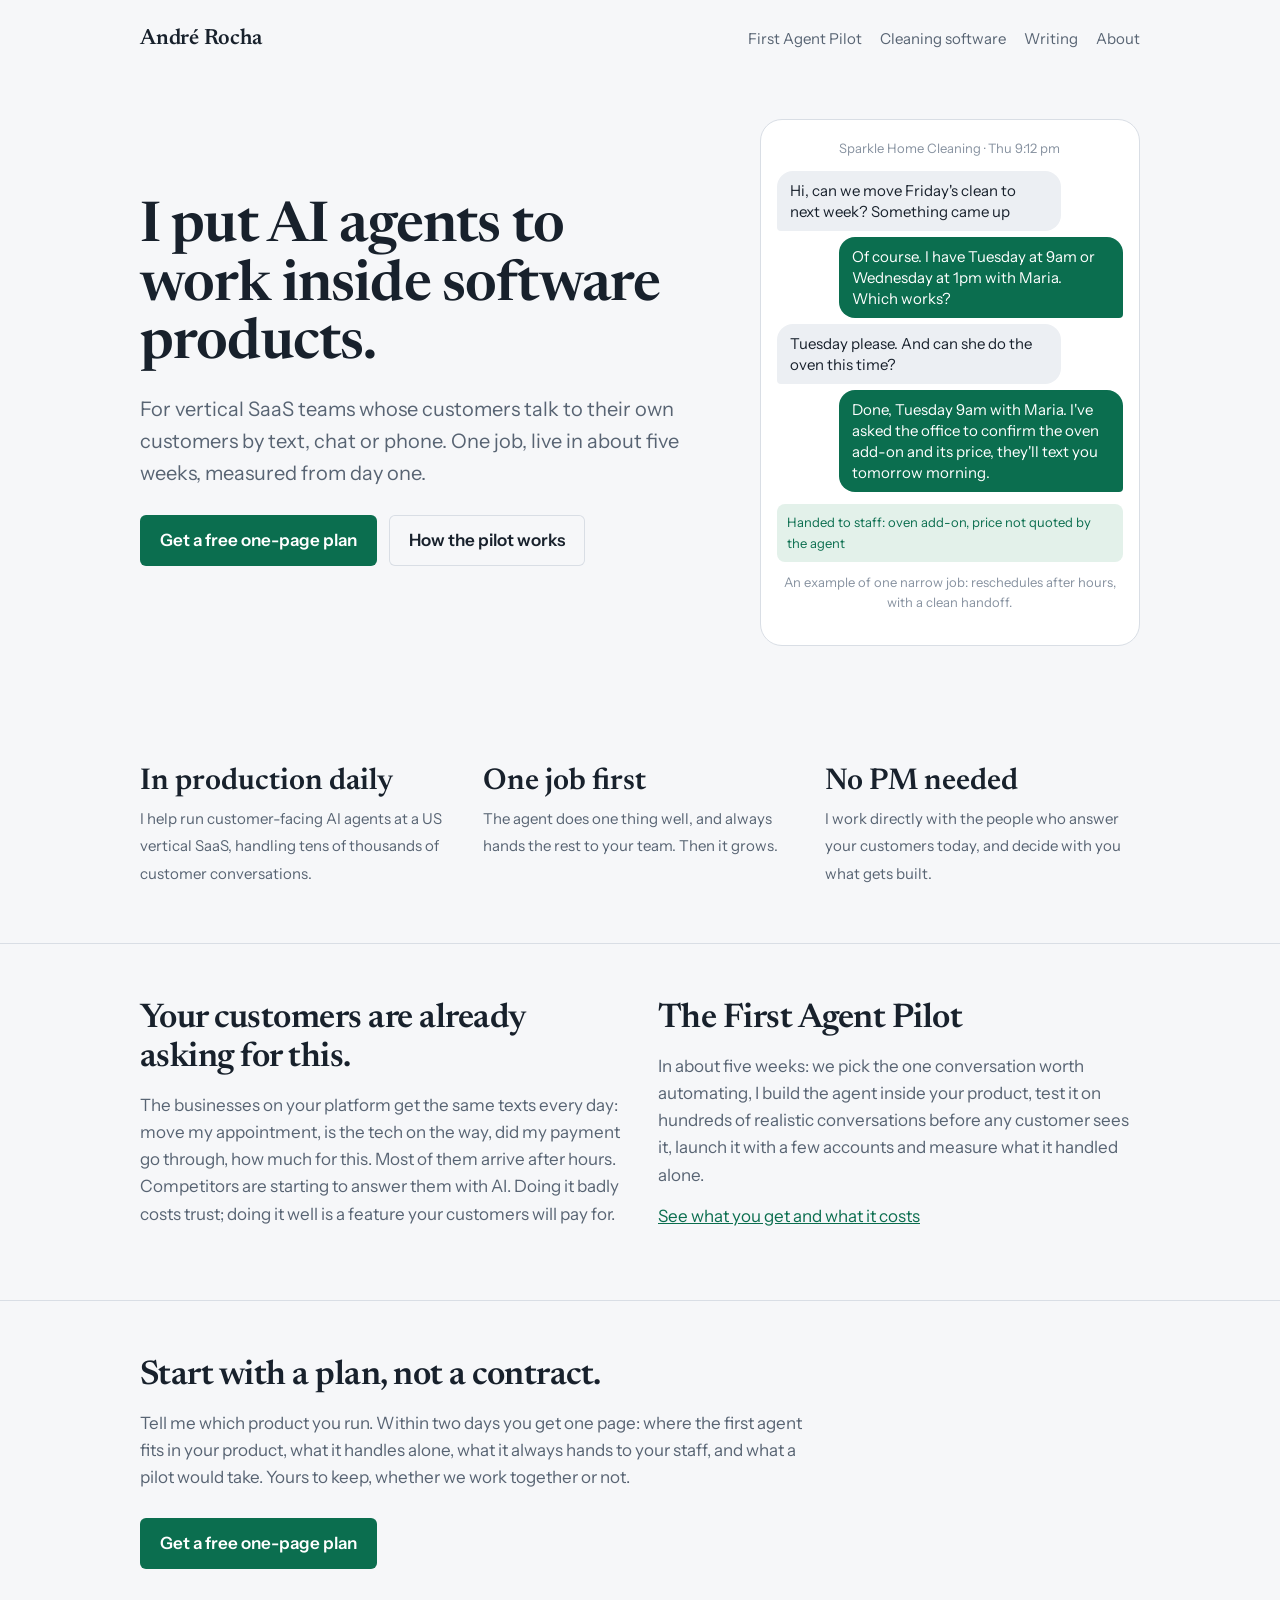
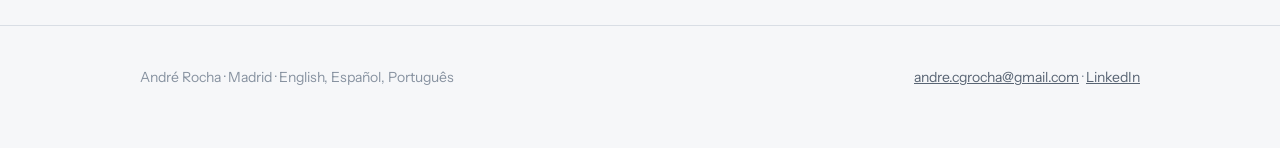
==== index.html @ ff190ee8 "Site: home, pilot, cleaning agent page, writing, about" ====
<!doctype html>
<html lang="en">
<head>
<meta charset="utf-8">
<meta name="viewport" content="width=device-width, initial-scale=1">
<title>André Rocha · AI agents inside software products</title>
<meta name="description" content="I build and launch the first customer-facing AI agent inside vertical SaaS products.">
<link rel="preconnect" href="https://fonts.googleapis.com">
<link rel="preconnect" href="https://fonts.gstatic.com" crossorigin>
<link href="https://fonts.googleapis.com/css2?family=Instrument+Sans:wght@400;600&family=Newsreader:opsz,wght@6..72,400;6..72,600&display=swap" rel="stylesheet">
<link rel="stylesheet" href="assets/site.css">
</head>
<body>
<header class="site"><div class="wrap">
  <a class="name" href="./">André Rocha</a>
  <nav class="site" aria-label="Main">
      <a href="pilot/">First Agent Pilot</a>
      <a href="agents/cleaning/">Cleaning software</a>
      <a href="writing/">Writing</a>
      <a href="about/">About</a>
  </nav>
</div></header>
<main>
<div class="wrap">
  <div class="hero">
    <div>
      <h1>I put AI agents to work inside software products.</h1>
      <p class="lede">For vertical SaaS teams whose customers talk to their own customers by text, chat or phone. One job, live in about five weeks, measured from day one.</p>
      <div class="actions">
        <a class="btn" href="mailto:andre.cgrocha@gmail.com?subject=One-page%20plan%20for%20our%20product">Get a free one-page plan</a>
        <a class="btn ghost" href="pilot/">How the pilot works</a>
      </div>
    </div>
    <div class="phone" aria-label="Example conversation">
      <div class="top">Sparkle Home Cleaning · Thu 9:12 pm</div>
      <div class="msg in">Hi, can we move Friday's clean to next week? Something came up</div>
      <div class="msg out">Of course. I have Tuesday at 9am or Wednesday at 1pm with Maria. Which works?</div>
      <div class="msg in">Tuesday please. And can she do the oven this time?</div>
      <div class="msg out">Done, Tuesday 9am with Maria. I've asked the office to confirm the oven add-on and its price, they'll text you tomorrow morning.</div>
      <div class="handoff">Handed to staff: oven add-on, price not quoted by the agent</div>
      <p class="caption">An example of one narrow job: reschedules after hours, with a clean handoff.</p>
    </div>
  </div>
</div>

<section><div class="wrap">
  <div class="facts">
    <div><b>In production daily</b><span>I help run customer-facing AI agents at a US vertical SaaS, handling tens of thousands of customer conversations.</span></div>
    <div><b>One job first</b><span>The agent does one thing well, and always hands the rest to your team. Then it grows.</span></div>
    <div><b>No PM needed</b><span>I work directly with the people who answer your customers today, and decide with you what gets built.</span></div>
  </div>
</div></section>

<section><div class="wrap two">
  <div>
    <h2>Your customers are already asking for this.</h2>
    <p class="muted" style="margin-top:14px">The businesses on your platform get the same texts every day: move my appointment, is the tech on the way, did my payment go through, how much for this. Most of them arrive after hours. Competitors are starting to answer them with AI. Doing it badly costs trust; doing it well is a feature your customers will pay for.</p>
  </div>
  <div>
    <h2>The First Agent Pilot</h2>
    <p class="muted" style="margin-top:14px">In about five weeks: we pick the one conversation worth automating, I build the agent inside your product, test it on hundreds of realistic conversations before any customer sees it, launch it with a few accounts and measure what it handled alone.</p>
    <p><a href="pilot/">See what you get and what it costs</a></p>
  </div>
</div></section>

<section><div class="wrap narrow">
  <h2>Start with a plan, not a contract.</h2>
  <p class="muted" style="margin-top:14px">Tell me which product you run. Within two days you get one page: where the first agent fits in your product, what it handles alone, what it always hands to your staff, and what a pilot would take. Yours to keep, whether we work together or not.</p>
  <div class="actions"><a class="btn" href="mailto:andre.cgrocha@gmail.com?subject=One-page%20plan%20for%20our%20product">Get a free one-page plan</a></div>
</div></section>

</main>
<footer class="site"><div class="wrap">
  <span>André Rocha · Madrid · English, Español, Português</span>
  <span><a href="mailto:andre.cgrocha@gmail.com">andre.cgrocha@gmail.com</a> · <a href="https://linkedin.com/in/andrecgro">LinkedIn</a></span>
</div></footer>
</body>
</html>
---- assets/site.css ----
/* andrerocha.dev: one engineer, agents that talk to customers. */
:root {
  --bg: #f6f7f9;
  --sheet: #ffffff;
  --ink: #18212c;
  --muted: #586473;
  --faint: #8792a0;
  --line: #d9dee5;
  --accent: #0b6e4f;
  --accent-soft: #e3f1ea;
  --bubble-in: #eceff3;
  --bubble-out: #0b6e4f;
  --ui: "Instrument Sans", system-ui, -apple-system, "Segoe UI", sans-serif;
  --serif: "Newsreader", Georgia, serif;
}
@media (prefers-color-scheme: dark) {
  :root:not([data-theme="light"]) {
    --bg: #11161c; --sheet: #182029; --ink: #e7ebf0; --muted: #a3aebb; --faint: #7a8594;
    --line: #2b3541; --accent: #48c79a; --accent-soft: #15342a; --bubble-in: #232c37; --bubble-out: #1f7a5b;
  }
}
* { box-sizing: border-box; }
html { -webkit-text-size-adjust: 100%; }
body { margin: 0; background: var(--bg); color: var(--ink); font: 17px/1.6 var(--ui); }
a { color: var(--accent); }
:focus-visible { outline: 2px solid var(--accent); outline-offset: 3px; }
.wrap { max-width: 1040px; margin: 0 auto; padding: 0 20px; }
header.site { padding: 22px 0; }
header.site .wrap { display: flex; justify-content: space-between; align-items: baseline; gap: 20px; flex-wrap: wrap; }
.name { font-family: var(--serif); font-size: 22px; font-weight: 600; color: var(--ink); text-decoration: none; letter-spacing: -0.01em; }
nav.site { display: flex; gap: 18px; flex-wrap: wrap; font-size: 15px; }
nav.site a { color: var(--muted); text-decoration: none; }
nav.site a:hover, nav.site a[aria-current] { color: var(--ink); }
h1, h2, h3 { font-family: var(--serif); font-weight: 600; letter-spacing: -0.015em; margin: 0; }
h1 { font-size: clamp(34px, 5.4vw, 56px); line-height: 1.05; }
h2 { font-size: clamp(26px, 3.4vw, 34px); line-height: 1.15; }
h3 { font-size: 21px; line-height: 1.25; }
p { margin: 0 0 14px; }
.lede { font-size: 20px; color: var(--muted); max-width: 34em; margin-top: 18px; }
.btn { display: inline-block; background: var(--accent); color: #fff; text-decoration: none; font-weight: 600; padding: 12px 20px; border-radius: 6px; }
.btn:hover { filter: brightness(1.08); }
.btn.ghost { background: transparent; color: var(--ink); box-shadow: inset 0 0 0 1px var(--line); }
.actions { display: flex; gap: 12px; flex-wrap: wrap; margin-top: 26px; }
section { padding: 56px 0; }
section + section { border-top: 1px solid var(--line); }

/* hero: the work itself, a real-looking conversation */
.hero { display: grid; grid-template-columns: minmax(0, 1.15fr) minmax(0, 0.85fr); gap: 48px; align-items: center; padding: 40px 0 64px; }
@media (max-width: 860px) { .hero { grid-template-columns: 1fr; gap: 32px; } }
.phone { background: var(--sheet); border: 1px solid var(--line); border-radius: 22px; padding: 18px 16px; max-width: 380px; justify-self: end; width: 100%; }
@media (max-width: 860px) { .phone { justify-self: start; } }
.phone .top { font-size: 13px; color: var(--faint); text-align: center; margin-bottom: 12px; }
.msg { max-width: 82%; padding: 9px 13px; border-radius: 16px; font-size: 15px; line-height: 1.4; margin: 6px 0; }
.msg.in { background: var(--bubble-in); border-bottom-left-radius: 4px; }
.msg.out { background: var(--bubble-out); color: #fff; margin-left: auto; border-bottom-right-radius: 4px; }
.handoff { font-size: 13px; color: var(--accent); background: var(--accent-soft); border-radius: 8px; padding: 8px 10px; margin-top: 12px; }
.caption { font-size: 13px; color: var(--faint); margin-top: 10px; text-align: center; }

.facts { display: grid; grid-template-columns: repeat(3, minmax(0, 1fr)); gap: 28px; }
@media (max-width: 760px) { .facts { grid-template-columns: 1fr; } }
.facts b { display: block; font-family: var(--serif); font-size: 30px; font-weight: 600; line-height: 1.1; margin-bottom: 6px; }
.facts span { color: var(--muted); font-size: 15px; }

ol.steps { list-style: none; counter-reset: s; padding: 0; margin: 28px 0 0; display: grid; gap: 18px; }
ol.steps li { counter-increment: s; display: grid; grid-template-columns: 70px minmax(0, 1fr); gap: 14px; }
ol.steps li::before { content: "Week " counter(s); font-size: 14px; font-weight: 600; color: var(--accent); padding-top: 3px; }
ol.steps li p { color: var(--muted); margin: 4px 0 0; }

.two { display: grid; grid-template-columns: minmax(0, 1fr) minmax(0, 1fr); gap: 36px; }
@media (max-width: 760px) { .two { grid-template-columns: 1fr; } }
ul.clean { padding-left: 20px; margin: 10px 0 0; }
ul.clean li { margin: 6px 0; }
.card { background: var(--sheet); border: 1px solid var(--line); border-radius: 10px; padding: 22px; }
.price { font-family: var(--serif); font-size: 28px; font-weight: 600; }
.muted { color: var(--muted); }
.narrow > * { max-width: 680px; }
.post { padding: 16px 0; border-top: 1px solid var(--line); }
.post:first-child { border-top: 0; }
.post a { font-family: var(--serif); font-size: 21px; font-weight: 600; color: var(--ink); text-decoration: none; }
.post a:hover { color: var(--accent); }
footer.site { padding: 40px 0 60px; color: var(--faint); font-size: 14px; border-top: 1px solid var(--line); }
footer.site .wrap { display: flex; justify-content: space-between; gap: 16px; flex-wrap: wrap; }
footer.site a { color: var(--muted); }
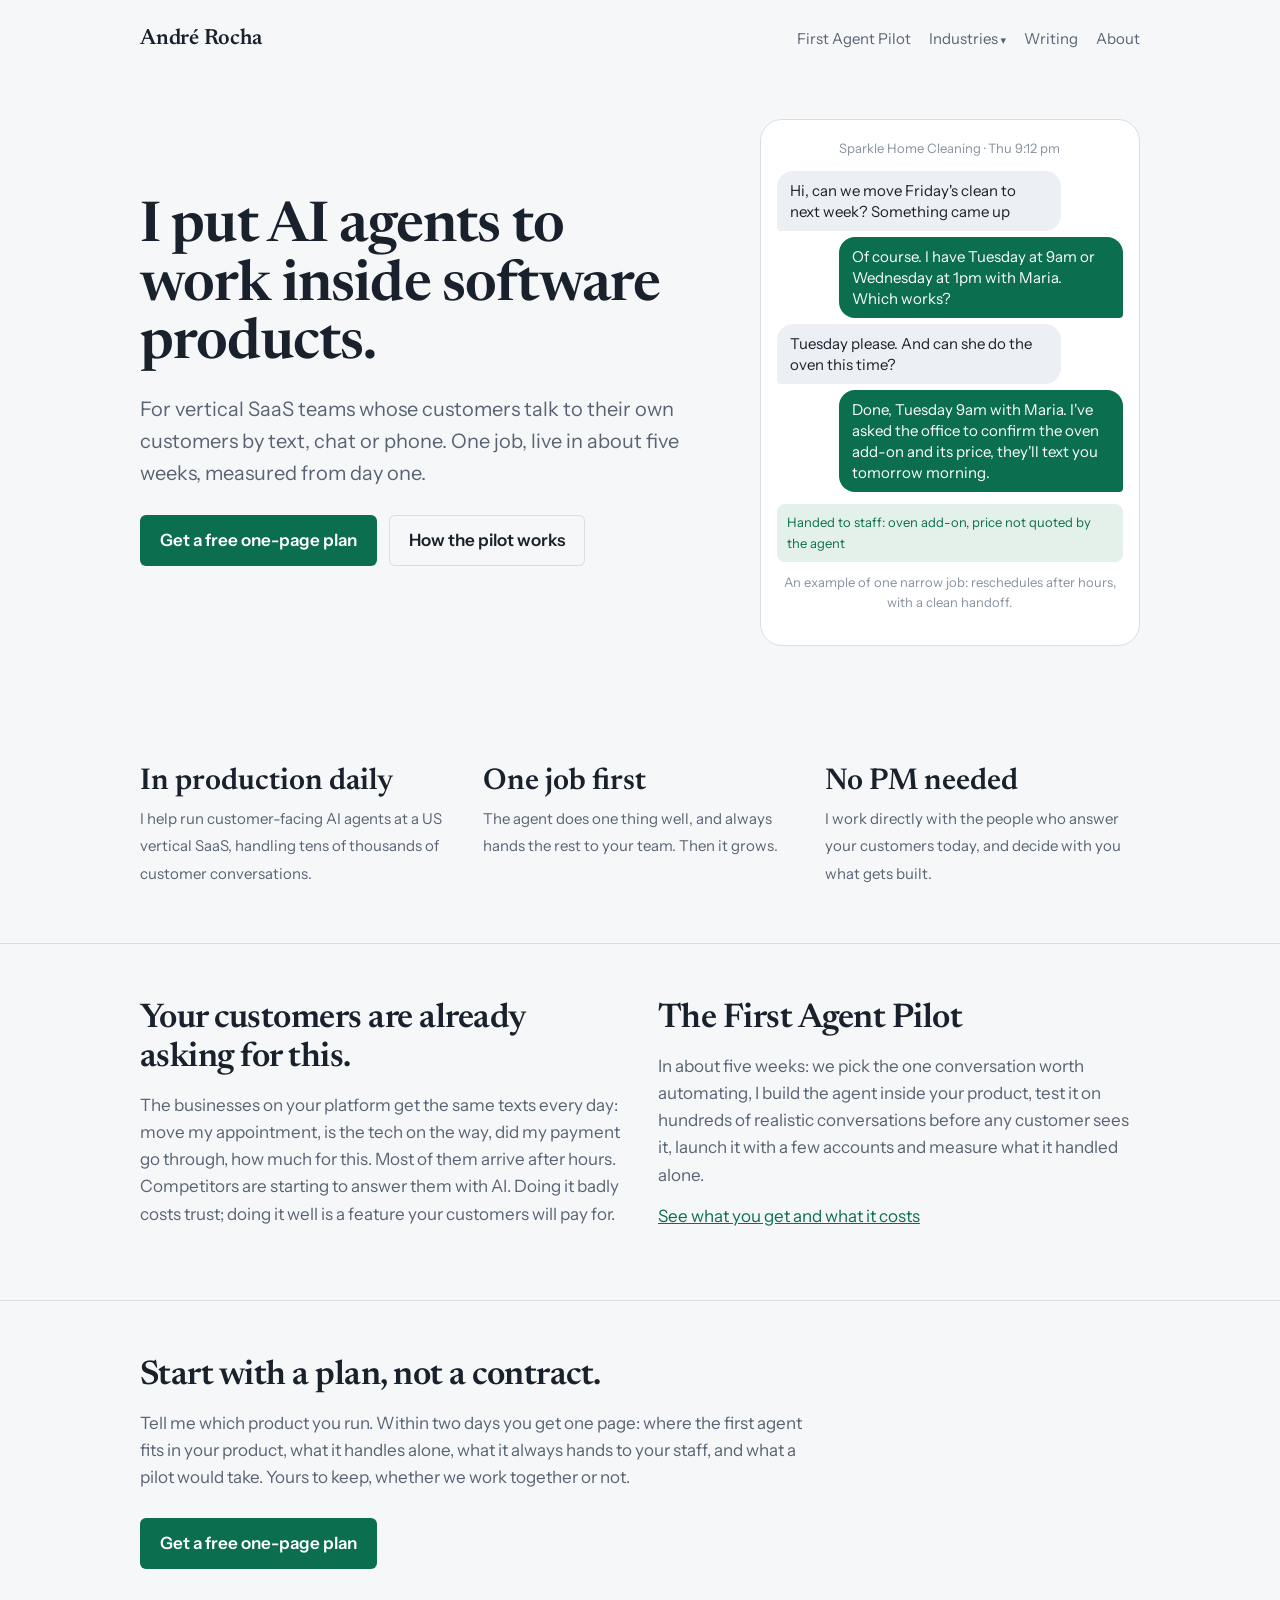
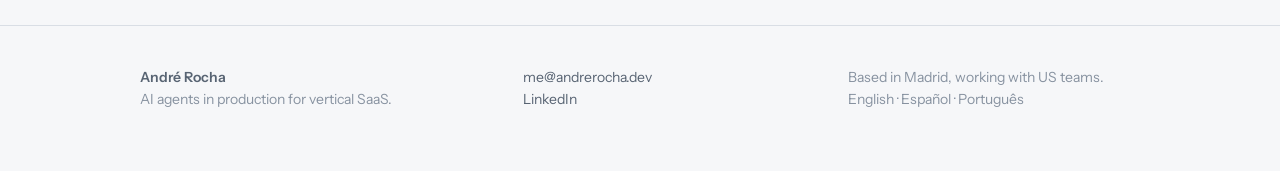
==== commit 43532101: "Industries menu, mobile nav, structured footer, me@ contact" ====
--- a/index.html
+++ b/index.html
@@ -15,7 +15,13 @@
   <a class="name" href="./">André Rocha</a>
   <nav class="site" aria-label="Main">
       <a href="pilot/">First Agent Pilot</a>
-      <a href="agents/cleaning/">Cleaning software</a>
+      <details class="menu">
+        <summary>Industries</summary>
+        <div class="menu-list">
+          <a href="agents/cleaning/">Cleaning companies</a>
+          <a href="agents/">All industries</a>
+        </div>
+      </details>
       <a href="writing/">Writing</a>
       <a href="about/">About</a>
   </nav>
@@ -27,7 +33,7 @@
       <h1>I put AI agents to work inside software products.</h1>
       <p class="lede">For vertical SaaS teams whose customers talk to their own customers by text, chat or phone. One job, live in about five weeks, measured from day one.</p>
       <div class="actions">
-        <a class="btn" href="mailto:andre.cgrocha@gmail.com?subject=One-page%20plan%20for%20our%20product">Get a free one-page plan</a>
+        <a class="btn" href="mailto:me@andrerocha.dev?subject=One-page%20plan%20for%20our%20product">Get a free one-page plan</a>
         <a class="btn ghost" href="pilot/">How the pilot works</a>
       </div>
     </div>
@@ -66,13 +72,16 @@
 <section><div class="wrap narrow">
   <h2>Start with a plan, not a contract.</h2>
   <p class="muted" style="margin-top:14px">Tell me which product you run. Within two days you get one page: where the first agent fits in your product, what it handles alone, what it always hands to your staff, and what a pilot would take. Yours to keep, whether we work together or not.</p>
-  <div class="actions"><a class="btn" href="mailto:andre.cgrocha@gmail.com?subject=One-page%20plan%20for%20our%20product">Get a free one-page plan</a></div>
+  <div class="actions"><a class="btn" href="mailto:me@andrerocha.dev?subject=One-page%20plan%20for%20our%20product">Get a free one-page plan</a></div>
 </div></section>
 
 </main>
 <footer class="site"><div class="wrap">
-  <span>André Rocha · Madrid · English, Español, Português</span>
-  <span><a href="mailto:andre.cgrocha@gmail.com">andre.cgrocha@gmail.com</a> · <a href="https://linkedin.com/in/andrecgro">LinkedIn</a></span>
+  <div class="foot-grid">
+    <div><b>André Rocha</b><br>AI agents in production for vertical SaaS.</div>
+    <div><a href="mailto:me@andrerocha.dev">me@andrerocha.dev</a><br><a href="https://linkedin.com/in/andrecgro">LinkedIn</a></div>
+    <div>Based in Madrid, working with US teams.<br>English · Español · Português</div>
+  </div>
 </div></footer>
 </body>
 </html>
--- a/assets/site.css
+++ b/assets/site.css
@@ -26,11 +26,24 @@
 :focus-visible { outline: 2px solid var(--accent); outline-offset: 3px; }
 .wrap { max-width: 1040px; margin: 0 auto; padding: 0 20px; }
 header.site { padding: 22px 0; }
-header.site .wrap { display: flex; justify-content: space-between; align-items: baseline; gap: 20px; flex-wrap: wrap; }
+header.site .wrap { display: flex; justify-content: space-between; align-items: baseline; gap: 12px 20px; flex-wrap: wrap; }
 .name { font-family: var(--serif); font-size: 22px; font-weight: 600; color: var(--ink); text-decoration: none; letter-spacing: -0.01em; }
 nav.site { display: flex; gap: 18px; flex-wrap: wrap; font-size: 15px; }
 nav.site a { color: var(--muted); text-decoration: none; }
-nav.site a:hover, nav.site a[aria-current] { color: var(--ink); }
+nav.site a:hover, nav.site a[aria-current], nav.site summary[aria-current] { color: var(--ink); }
+nav.site .menu { position: relative; }
+nav.site summary { list-style: none; cursor: pointer; color: var(--muted); }
+nav.site summary::-webkit-details-marker { display: none; }
+nav.site summary::after { content: " ▾"; font-size: 11px; }
+nav.site summary:hover { color: var(--ink); }
+nav.site .menu-list { position: absolute; top: 100%; left: -12px; margin-top: 8px; min-width: 190px; background: var(--sheet, #fff); border: 1px solid var(--line); border-radius: 8px; padding: 6px 0; box-shadow: 0 8px 24px rgba(0,0,0,.08); z-index: 5; }
+nav.site .menu-list a { display: block; padding: 8px 14px; }
+nav.site .menu-list a:hover { background: var(--accent-soft, #e3f1ea); }
+@media (max-width: 600px) {
+  header.site .wrap { flex-direction: column; align-items: flex-start; }
+  nav.site { gap: 10px 16px; font-size: 14.5px; width: 100%; }
+  nav.site .menu-list { left: 0; }
+}
 h1, h2, h3 { font-family: var(--serif); font-weight: 600; letter-spacing: -0.015em; margin: 0; }
 h1 { font-size: clamp(34px, 5.4vw, 56px); line-height: 1.05; }
 h2 { font-size: clamp(26px, 3.4vw, 34px); line-height: 1.15; }
@@ -79,5 +92,17 @@
 .post a { font-family: var(--serif); font-size: 21px; font-weight: 600; color: var(--ink); text-decoration: none; }
 .post a:hover { color: var(--accent); }
 footer.site { padding: 40px 0 60px; color: var(--faint); font-size: 14px; border-top: 1px solid var(--line); }
-footer.site .wrap { display: flex; justify-content: space-between; gap: 16px; flex-wrap: wrap; }
-footer.site a { color: var(--muted); }
+footer.site .foot-grid { display: grid; grid-template-columns: 1.2fr 1fr 1fr; gap: 20px 32px; line-height: 1.6; }
+footer.site b { color: var(--muted); font-weight: 600; }
+footer.site a { color: var(--muted); text-decoration: none; }
+footer.site a:hover { color: var(--ink); }
+@media (max-width: 700px) { footer.site .foot-grid { grid-template-columns: 1fr; gap: 14px; } }
+
+.cards { display: grid; grid-template-columns: 1fr 1fr; gap: 16px; }
+.card h2 { font-size: 20px; margin-bottom: 6px; }
+.card p { margin: 0 0 10px; color: var(--muted); font-size: 15px; }
+.card .more { font-size: 14px; color: var(--accent); }
+a.card.link { display: block; color: inherit; text-decoration: none; }
+a.card.link:hover { border-color: var(--accent); }
+.card.soon { opacity: .85; }
+@media (max-width: 700px) { .cards { grid-template-columns: 1fr; } }
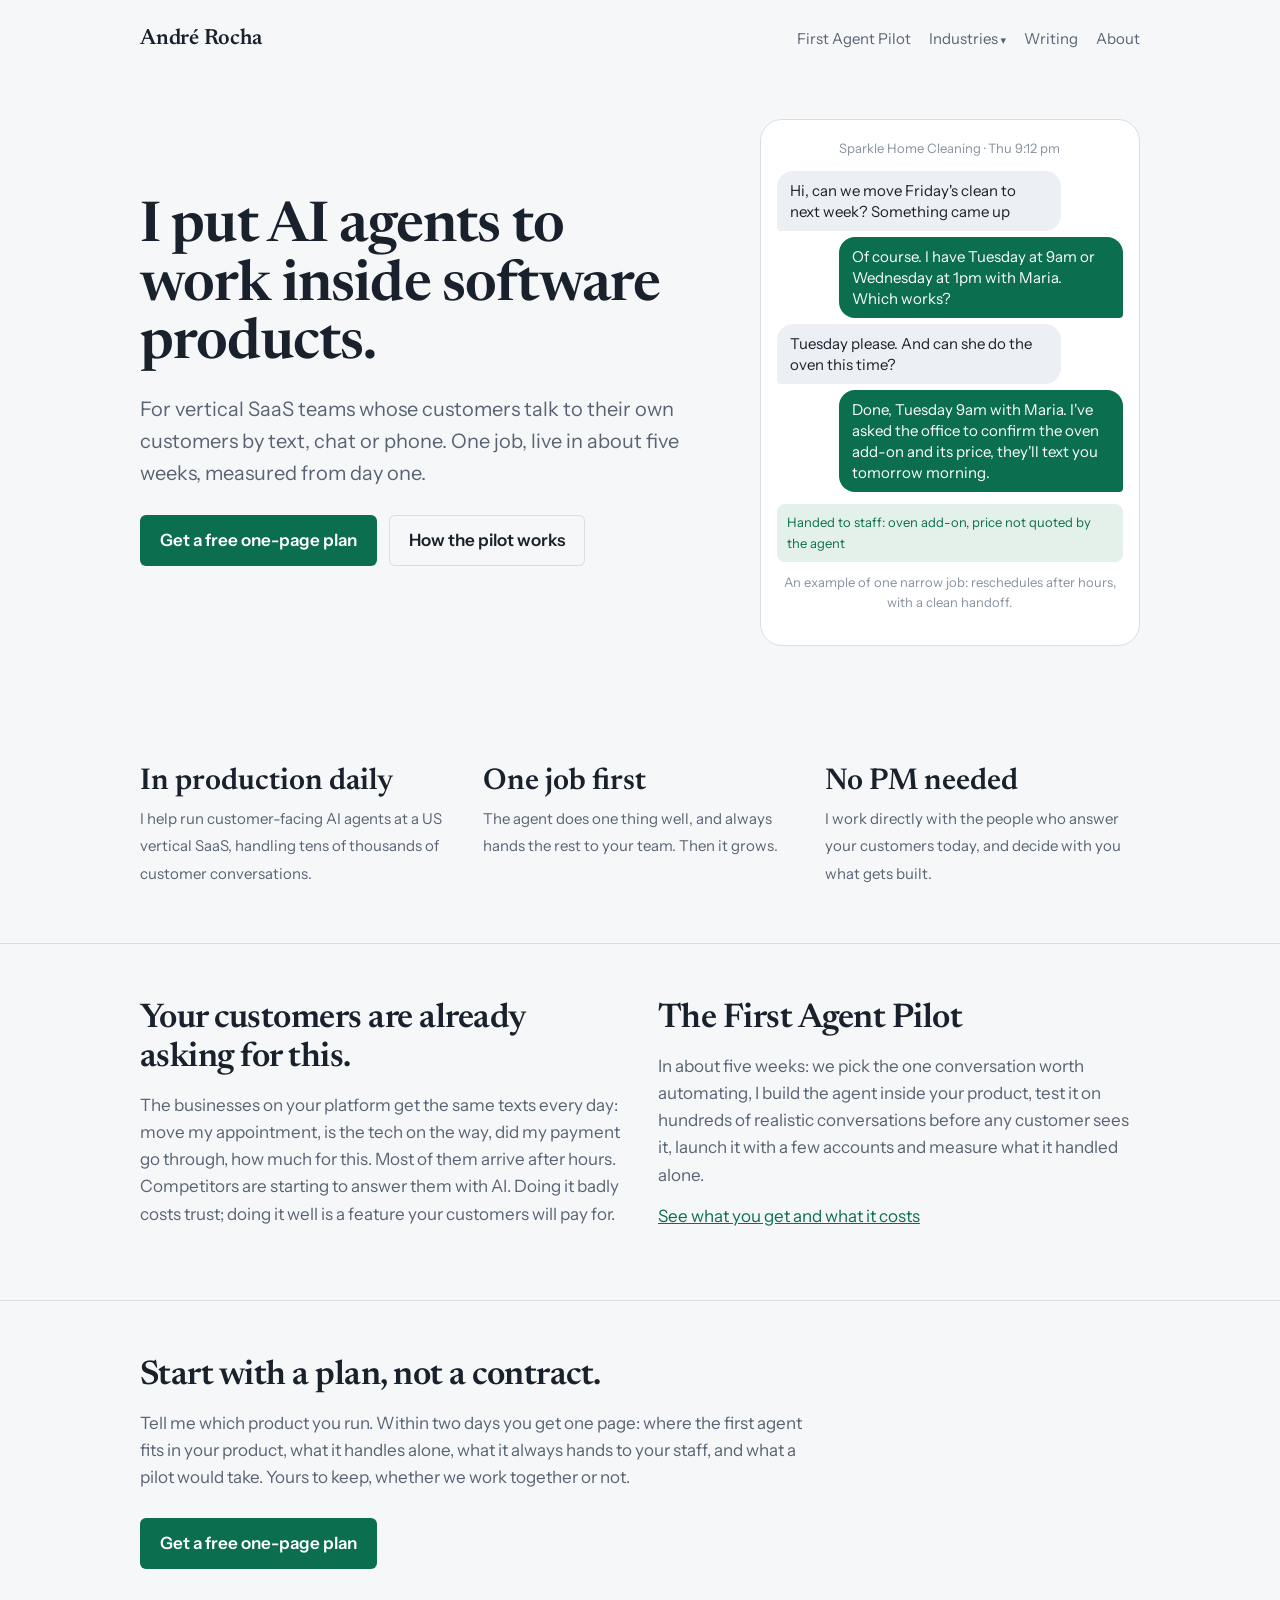
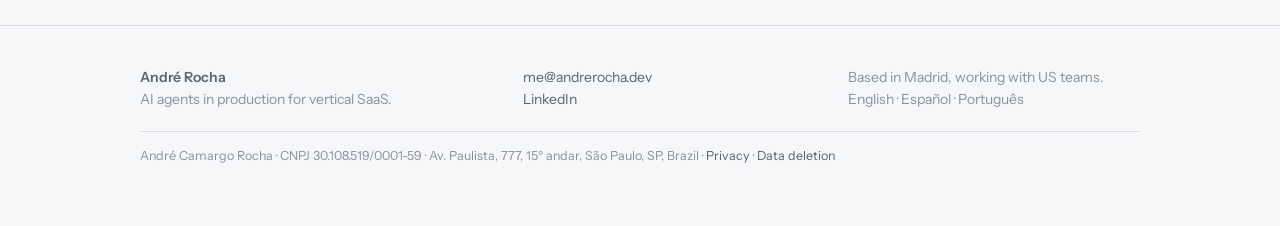
==== commit 08b5eec4: "Privacy policy, data deletion page, legal details in footer" ====
--- a/index.html
+++ b/index.html
@@ -82,6 +82,7 @@
     <div><a href="mailto:me@andrerocha.dev">me@andrerocha.dev</a><br><a href="https://linkedin.com/in/andrecgro">LinkedIn</a></div>
     <div>Based in Madrid, working with US teams.<br>English · Español · Português</div>
   </div>
+  <div class="legal">André Camargo Rocha · CNPJ 30.108.519/0001-59 · Av. Paulista, 777, 15º andar, São Paulo, SP, Brazil · <a href="privacy/">Privacy</a> · <a href="data-deletion/">Data deletion</a></div>
 </div></footer>
 </body>
 </html>
--- a/assets/site.css
+++ b/assets/site.css
@@ -106,3 +106,15 @@
 a.card.link:hover { border-color: var(--accent); }
 .card.soon { opacity: .85; }
 @media (max-width: 700px) { .cards { grid-template-columns: 1fr; } }
+
+.tiers { display: grid; grid-template-columns: 1fr 1fr; gap: 20px; margin-top: 28px; }
+.tier-name { font-size: 13px; font-weight: 600; letter-spacing: .04em; text-transform: uppercase; color: var(--muted); margin-bottom: 6px; }
+.tiers .price { margin-top: 0; }
+ul.clean.small { font-size: 14.5px; color: var(--muted); margin: 14px 0 6px; }
+@media (max-width: 760px) { .tiers { grid-template-columns: 1fr; } }
+
+footer.site .legal { margin-top: 20px; padding-top: 14px; border-top: 1px solid var(--line); font-size: 12.5px; color: var(--faint, var(--muted)); line-height: 1.6; }
+.prose h2 { font-size: 21px; margin: 32px 0 8px; }
+.prose p, .prose li { max-width: 40em; }
+ol.clean.steps { list-style: decimal; padding-left: 20px; }
+ol.clean.steps li { margin: 6px 0; }
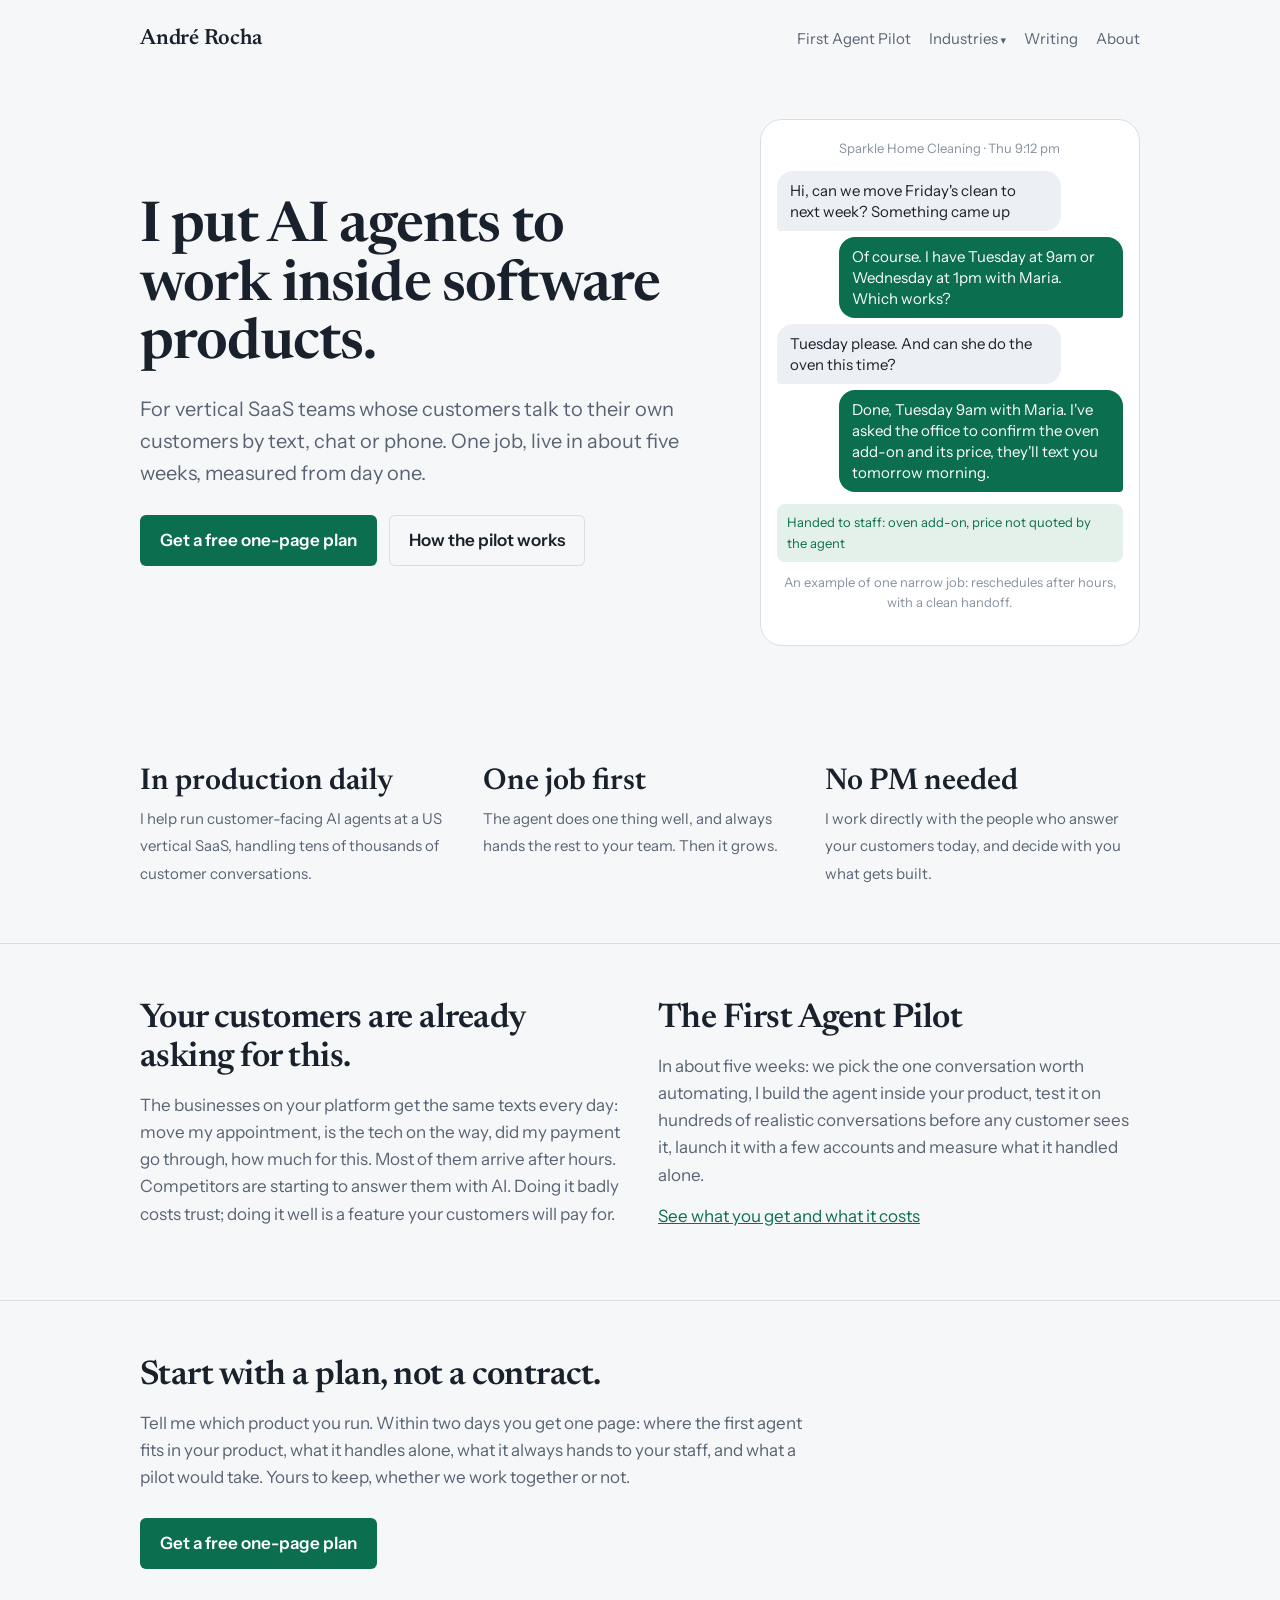
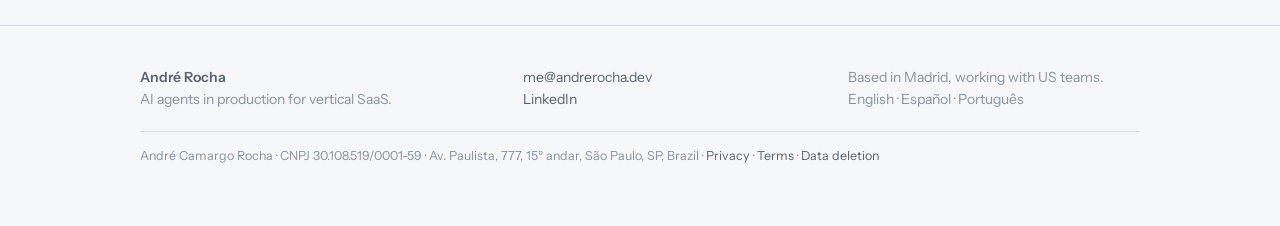
==== commit a195e49c: "Terms of service page" ====
--- a/index.html
+++ b/index.html
@@ -82,7 +82,8 @@
     <div><a href="mailto:me@andrerocha.dev">me@andrerocha.dev</a><br><a href="https://linkedin.com/in/andrecgro">LinkedIn</a></div>
     <div>Based in Madrid, working with US teams.<br>English · Español · Português</div>
   </div>
-  <div class="legal">André Camargo Rocha · CNPJ 30.108.519/0001-59 · Av. Paulista, 777, 15º andar, São Paulo, SP, Brazil · <a href="privacy/">Privacy</a> · <a href="data-deletion/">Data deletion</a></div>
+  <div class="legal">André Camargo Rocha · CNPJ 30.108.519/0001-59 · Av. Paulista, 777, 15º andar, São Paulo, SP, Brazil · <a href="privacy/">Privacy</a> · <a href="terms/">Terms</a> · <a href="data-deletion/">Data deletion</a></div>
 </div></footer>
+<!-- Cloudflare Web Analytics --><script type='module' src='https://static.cloudflareinsights.com/beacon.min.js' data-cf-beacon='{"token": "aa66e64a8d384680bc3206654fdec401"}'></script><!-- End Cloudflare Web Analytics -->
 </body>
 </html>
